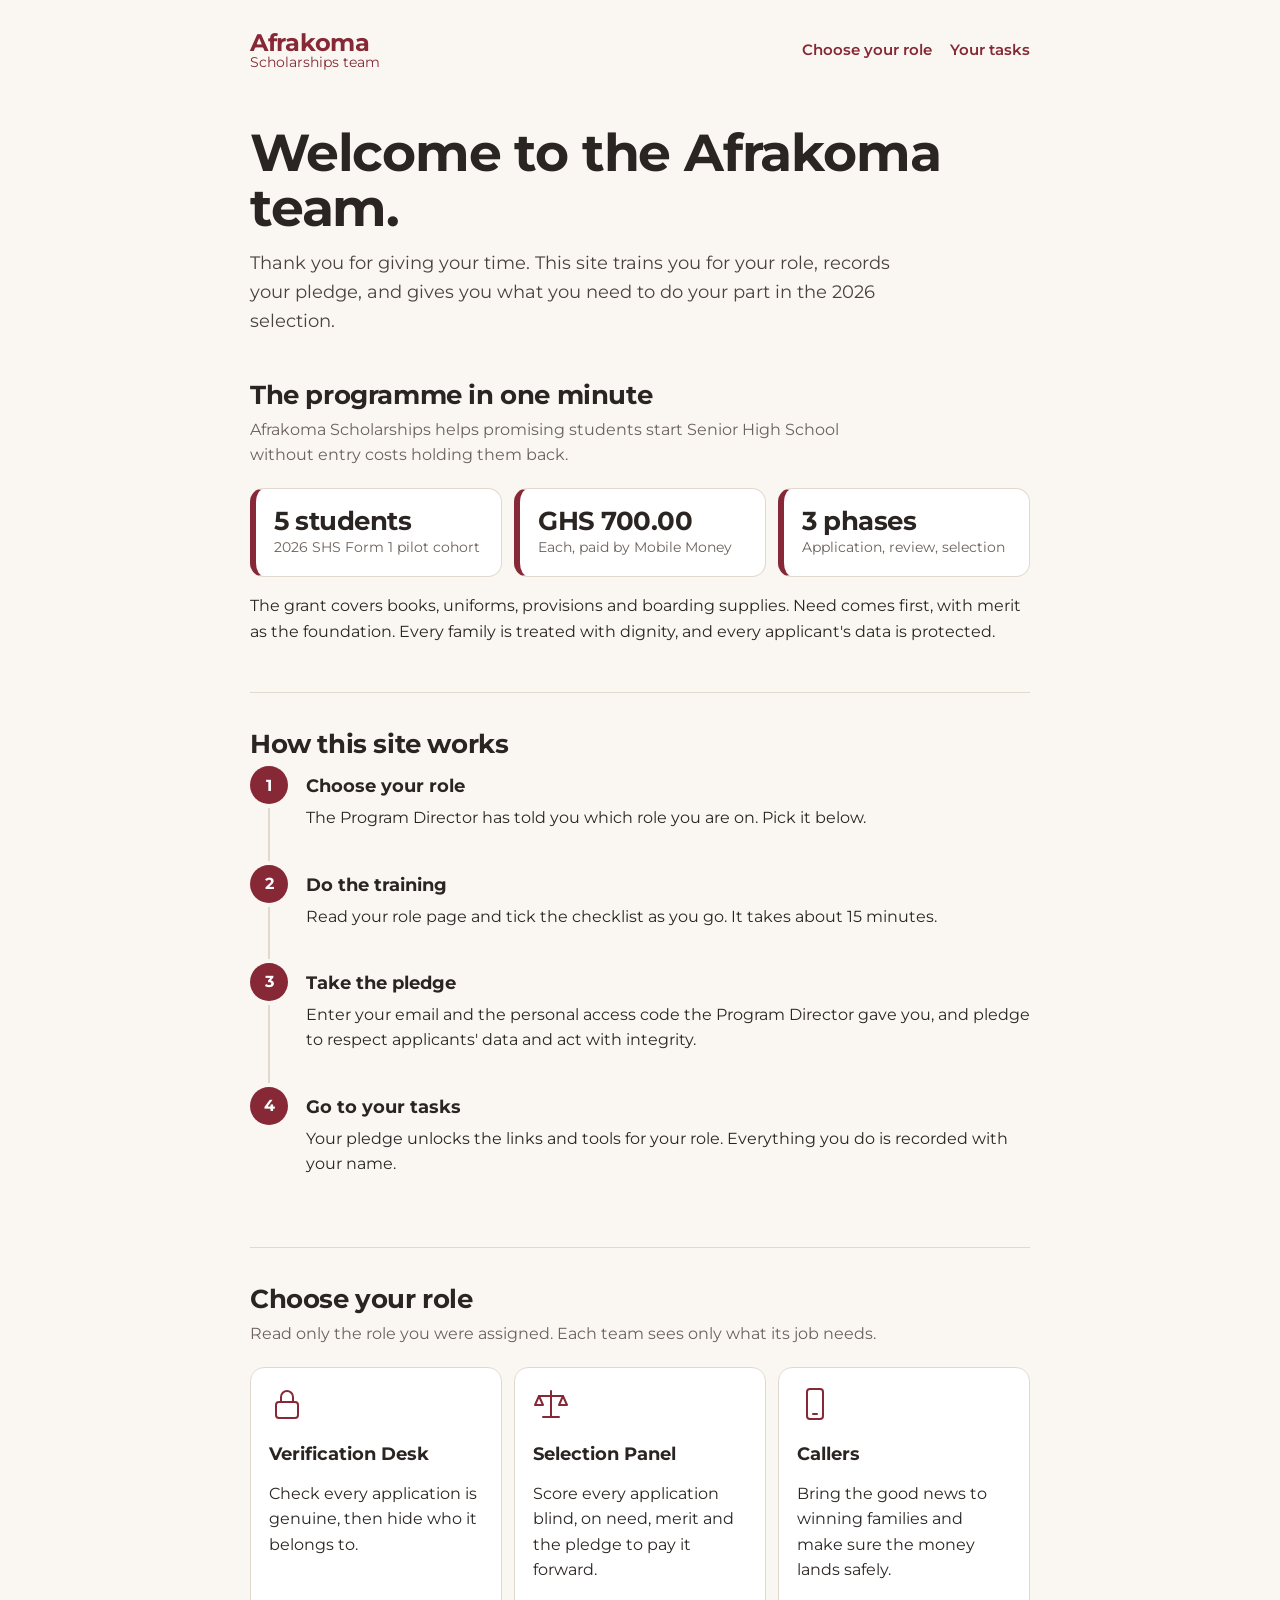
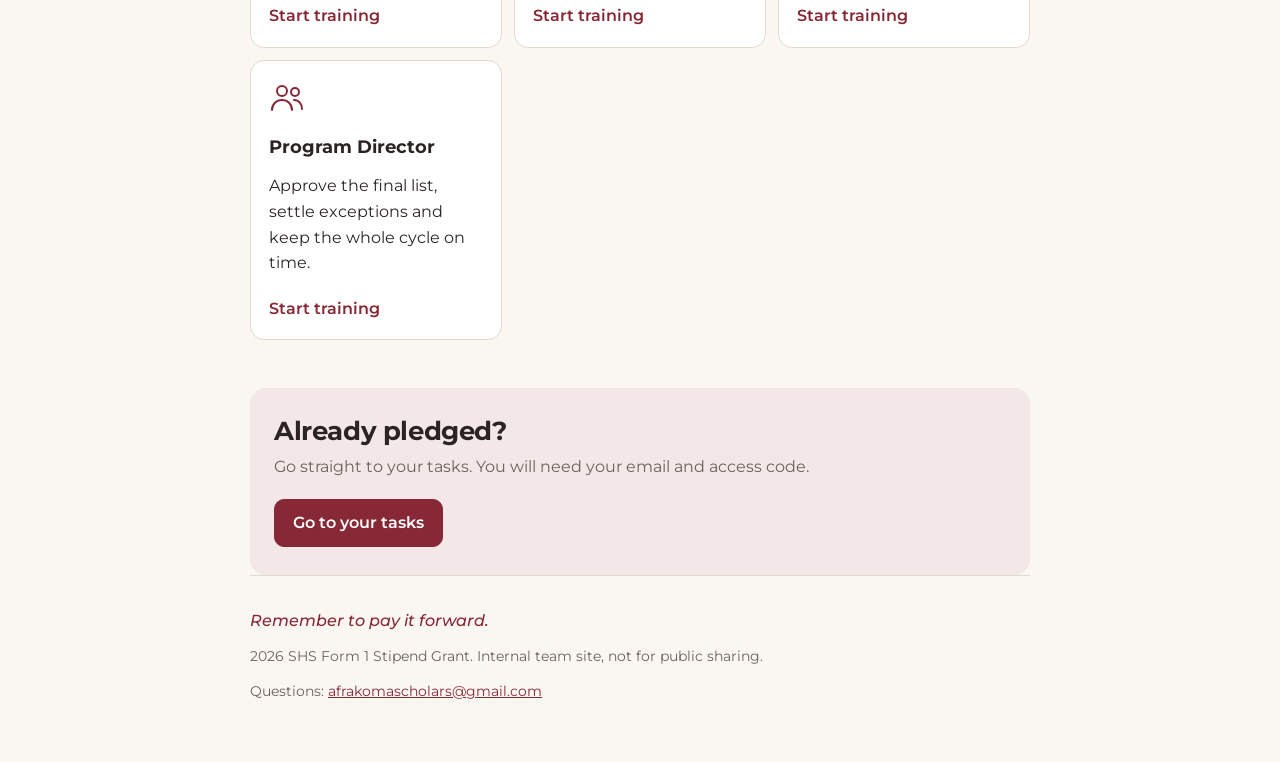
==== index.html @ 38ac9f1f "Phase 1: team site" ====
<!doctype html>
<!--
  Afrakoma team site: home page.
  Journey: overview -> choose role -> training -> pledge -> your tasks.
  Static page; no data is loaded here.
-->
<html lang="en">
<head>
<meta charset="utf-8">
<meta name="viewport" content="width=device-width,initial-scale=1">
<meta name="robots" content="noindex,nofollow">
<title>Afrakoma Team</title>
<link rel="preconnect" href="https://fonts.googleapis.com"><link rel="preconnect" href="https://fonts.gstatic.com" crossorigin>
<link href="https://fonts.googleapis.com/css2?family=Montserrat:ital,wght@0,400;0,500;0,600;0,700;1,500&display=swap" rel="stylesheet">
<link rel="stylesheet" href="assets/site.css">
</head>
<body data-page="home">
<div class="wrap">

<header class="top">
  <a class="mark" href="index.html"><b>Afrakoma</b><span>Scholarships team</span></a>
  <nav class="nav-top" aria-label="Site"><a href="#roles">Choose your role</a><a href="tasks.html">Your tasks</a></nav>
</header>

<!-- Hero: what this site is for -->
<div class="hero">
  <h1>Welcome to the Afrakoma team.</h1>
  <p class="lede">Thank you for giving your time. This site trains you for your role, records your pledge, and gives you what you need to do your part in the 2026 selection.</p>
</div>

<!-- Programme overview -->
<section class="first">
  <h2>The programme in one minute</h2>
  <p class="sub">Afrakoma Scholarships helps promising students start Senior High School without entry costs holding them back.</p>
  <div class="tiles">
    <div class="tile date"><div class="d">5 students</div><div class="w">2026 SHS Form 1 pilot cohort</div></div>
    <div class="tile date"><div class="d">GHS 700.00</div><div class="w">Each, paid by Mobile Money</div></div>
    <div class="tile date"><div class="d">3 phases</div><div class="w">Application, review, selection</div></div>
  </div>
  <p style="margin-top:16px">The grant covers books, uniforms, provisions and boarding supplies. Need comes first, with merit as the foundation. Every family is treated with dignity, and every applicant's data is protected.</p>
</section>

<!-- How this site works: the four-step journey -->
<section>
  <h2>How this site works</h2>
  <ol class="steps">
    <li><h3>Choose your role</h3><p>The Program Director has told you which role you are on. Pick it below.</p></li>
    <li><h3>Do the training</h3><p>Read your role page and tick the checklist as you go. It takes about 15 minutes.</p></li>
    <li><h3>Take the pledge</h3><p>Enter your email and the personal access code the Program Director gave you, and pledge to respect applicants' data and act with integrity.</p></li>
    <li><h3>Go to your tasks</h3><p>Your pledge unlocks the links and tools for your role. Everything you do is recorded with your name.</p></li>
  </ol>
</section>

<!-- Role picker -->
<section id="roles">
  <h2>Choose your role</h2>
  <p class="sub">Read only the role you were assigned. Each team sees only what its job needs.</p>
  <div class="tiles">
    <a class="tile role-card" href="training/verification-desk.html">
      <div class="ic"><svg viewBox="0 0 36 36" fill="none" stroke="currentColor" stroke-width="2" stroke-linecap="round" stroke-linejoin="round" aria-hidden="true"><rect x="7" y="16" width="22" height="16" rx="3"/><path d="M12 16v-5a6 6 0 0112 0v5"/></svg></div>
      <h3>Verification Desk</h3><p>Check every application is genuine, then hide who it belongs to.</p><span class="go">Start training</span></a>
    <a class="tile role-card" href="training/selection-panel.html">
      <div class="ic"><svg viewBox="0 0 36 36" fill="none" stroke="currentColor" stroke-width="2" stroke-linecap="round" stroke-linejoin="round" aria-hidden="true"><path d="M18 5v26M10 31h16M6 10h24"/><path d="M6 10l-4 9h8zM30 10l-4 9h8z"/></svg></div>
      <h3>Selection Panel</h3><p>Score every application blind, on need, merit and the pledge to pay it forward.</p><span class="go">Start training</span></a>
    <a class="tile role-card" href="training/callers.html">
      <div class="ic"><svg viewBox="0 0 36 36" fill="none" stroke="currentColor" stroke-width="2" stroke-linecap="round" stroke-linejoin="round" aria-hidden="true"><rect x="10" y="3" width="16" height="30" rx="3"/><path d="M16 28h4"/></svg></div>
      <h3>Callers</h3><p>Bring the good news to winning families and make sure the money lands safely.</p><span class="go">Start training</span></a>
    <a class="tile role-card" href="training/program-director.html">
      <div class="ic"><svg viewBox="0 0 36 36" fill="none" stroke="currentColor" stroke-width="2" stroke-linecap="round" stroke-linejoin="round" aria-hidden="true"><circle cx="13" cy="12" r="5"/><path d="M3 31c0-6 4.5-10 10-10s10 4 10 10"/><circle cx="26" cy="13" r="4"/><path d="M25 21c5 0 8 4 8 9"/></svg></div>
      <h3>Program Director</h3><p>Approve the final list, settle exceptions and keep the whole cycle on time.</p><span class="go">Start training</span></a>
  </div>
</section>

<section class="next">
  <h2>Already pledged?</h2>
  <p class="sub">Go straight to your tasks. You will need your email and access code.</p>
  <a class="btn" href="tasks.html">Go to your tasks</a>
</section>

<footer>
  <p class="pf">Remember to pay it forward.</p>
  <p>2026 SHS Form 1 Stipend Grant. Internal team site, not for public sharing.</p>
  <p>Questions: <a href="mailto:afrakomascholars@gmail.com">afrakomascholars@gmail.com</a></p>
</footer>
</div>
</body>
</html>
---- assets/site.css ----
/* Afrakoma team site: shared styles. Brand: burgundy #862835 on Paper #FAF7F2, Montserrat. */

:root{--paper:#FAF7F2;--ink:#2A2522;--burg:#862835;--deep:#5E1B25;--tint:#F3E7E8;--line:#E2D9CE;--muted:#6B625C;--ok:#5C7A5A;--alert:#B5502E;--white:#FFFFFF}
*{box-sizing:border-box}
html{-webkit-text-size-adjust:100%}
body{margin:0;background:var(--paper);color:var(--ink);font-family:'Montserrat',system-ui,-apple-system,'Segoe UI',sans-serif;font-size:16px;line-height:1.6}
a{color:var(--burg)}a:hover{color:var(--deep)}
:focus-visible{outline:3px solid var(--burg);outline-offset:2px;border-radius:4px}
.wrap{max-width:820px;margin:0 auto;padding:0 20px}
header.top{padding:28px 0 8px}
.mark{display:flex;flex-direction:column;line-height:1.05;color:var(--burg);text-decoration:none}
.mark b{font-size:24px;font-weight:700;letter-spacing:-.3px}.mark span{font-size:14px}
.hero{padding:28px 0 8px}
.hero .who{display:inline-flex;align-items:center;gap:10px;font-weight:600;color:var(--burg);background:var(--tint);border-radius:999px;padding:6px 14px 6px 8px;font-size:14px}
.hero .who svg{width:22px;height:22px}
h1{font-size:clamp(34px,6vw,52px);line-height:1.05;letter-spacing:-1.2px;margin:18px 0 14px;font-weight:700}
.lede{font-size:18px;max-width:640px;color:#4A423D;margin:0}
h2{font-size:26px;letter-spacing:-.4px;margin:0 0 6px;line-height:1.2}
h3{font-size:18px;margin:0 0 4px}
p{margin:0 0 12px}
section{padding:36px 0;border-top:1.5px solid var(--line)}
section.first{border-top:0}
.sub{color:var(--muted);margin:0 0 20px;max-width:640px}
/* cycle rail */
.rail{margin:28px 0 4px;display:grid;grid-template-columns:repeat(8,minmax(0,1fr));gap:4px}
.rail .st{position:relative;padding:10px 0 0}
.rail .bar{height:8px;border-radius:4px;background:var(--line)}
.rail .st.me .bar{background:var(--burg)}
.rail .nm{font-size:12px;line-height:1.25;margin-top:8px;color:var(--muted)}
.rail .st.me .nm{color:var(--ink);font-weight:600}
.rail .ow{font-size:11px;color:var(--muted)}
.railkey{font-size:13px;color:var(--muted);margin:10px 0 0}
@media (max-width:640px){.rail{grid-template-columns:repeat(4,minmax(0,1fr));row-gap:14px}}
/* tiles */
.tiles{display:grid;grid-template-columns:repeat(auto-fit,minmax(220px,1fr));gap:12px}
.tile{background:var(--white);border:1.5px solid var(--line);border-radius:14px;padding:18px}
.tile .ic{width:36px;height:36px;color:var(--burg);margin-bottom:10px}
.tile p:last-child{margin:0}
.tile.never{background:transparent;border-style:dashed}
.tile.never .ic{color:var(--alert)}
.tile.date{border-left:6px solid var(--burg)}
.tile.date .d{font-size:26px;font-weight:700;letter-spacing:-.5px;line-height:1.1}
.tile.date .w{color:var(--muted);font-size:14px}
a.tile{text-decoration:none;color:var(--ink);display:block}
a.tile:hover{border-color:var(--burg)}
/* steps */
ol.steps{list-style:none;margin:0;padding:0;counter-reset:s}
ol.steps>li{counter-increment:s;position:relative;padding:0 0 22px 56px}
ol.steps>li::before{content:counter(s);position:absolute;left:0;top:0;width:38px;height:38px;border-radius:50%;background:var(--burg);color:#fff;font-weight:700;display:grid;place-items:center}
ol.steps>li::after{content:"";position:absolute;left:18px;top:42px;bottom:4px;width:2px;background:var(--line)}
ol.steps>li:last-child::after{display:none}
ol.steps h3{padding-top:6px}
details.more{margin-top:6px}
details.more summary{cursor:pointer;color:var(--burg);font-weight:600;font-size:15px;list-style:none;display:inline-flex;align-items:center;gap:6px;min-height:44px}
details.more summary::-webkit-details-marker{display:none}
details.more summary::before{content:"+";font-weight:700;width:18px;text-align:center}
details.more[open] summary::before{content:"\2212"}
.box{background:var(--white);border:1.5px solid var(--line);border-radius:12px;padding:16px 18px;margin-top:8px}
.note{border-left:4px solid var(--alert);background:#FBF1EC;padding:12px 16px;border-radius:0 10px 10px 0;margin:12px 0}
.note.ok{border-color:var(--ok);background:#EEF2EC}
table{width:100%;border-collapse:collapse;font-size:15px;background:var(--white);border:1.5px solid var(--line);border-radius:12px;overflow:hidden}
th,td{text-align:left;padding:10px 12px;border-bottom:1px solid var(--line);vertical-align:top}
th{background:var(--tint);font-weight:600}
tr:last-child td{border-bottom:0}
.tw{overflow-x:auto}
ul.tight{margin:0;padding-left:20px}ul.tight li{margin:4px 0}
/* checklist */
.cl{background:var(--white);border:1.5px solid var(--line);border-radius:14px;padding:8px 18px 14px}
.cl h3{margin:16px 0 8px;font-size:16px}
.cl label{display:flex;gap:12px;align-items:flex-start;padding:8px 0;cursor:pointer;min-height:44px}
.cl input{appearance:none;-webkit-appearance:none;width:22px;height:22px;flex:0 0 22px;border:2px solid var(--muted);border-radius:6px;margin-top:2px;display:grid;place-items:center;background:#fff;cursor:pointer}
.cl input:checked{background:var(--burg);border-color:var(--burg)}
.cl input:checked::after{content:"";width:6px;height:11px;border:solid #fff;border-width:0 2.5px 2.5px 0;transform:rotate(45deg) translate(-1px,-1px)}
.cl input:checked+span{color:var(--muted);text-decoration:line-through}
.prog{display:flex;align-items:center;gap:14px;margin:4px 0 16px}
.prog .tr{flex:1;height:10px;background:var(--line);border-radius:5px;overflow:hidden}
.prog .fl{height:100%;width:0;background:var(--ok);transition:width .3s}
.prog .lb{font-weight:600;font-size:14px;min-width:120px;text-align:right}
button,.btn{font:inherit;font-weight:600;border-radius:10px;border:1.5px solid var(--burg);background:var(--burg);color:#fff;padding:10px 18px;cursor:pointer;min-height:44px}
button.ghost{background:transparent;color:var(--burg)}
button:disabled{opacity:.4;cursor:default}
.reset{margin-top:10px;font-size:14px;min-height:40px;padding:6px 14px}
footer{padding:32px 0 48px;border-top:1.5px solid var(--line);color:var(--muted);font-size:14px}
footer .pf{color:var(--burg);font-style:italic;font-weight:500;font-size:16px}
@media (prefers-reduced-motion:reduce){*{transition:none!important}}
@media print{
 body{background:#fff;font-size:12pt}
 .noprint,button,.reset{display:none!important}
 details.more{display:block}details.more>*{display:block}
 details.more summary{display:none}
 section{break-inside:auto;padding:22px 0}
 .tile,.box,.cl,table,ol.steps>li{break-inside:avoid}
 .stepper .sp{display:block!important;margin-bottom:12px}
 .prog{display:none}
 a{text-decoration:none;color:var(--ink)}
}

/* ---- Site frame ---- */
header.top{display:flex;justify-content:space-between;align-items:center;gap:16px;flex-wrap:wrap}
.nav-top{display:flex;gap:18px;font-weight:600;font-size:15px}
.nav-top a{text-decoration:none;padding:10px 0}
.nav-top a:hover{text-decoration:underline}
/* Journey: Choose role > Training > Pledge > Your tasks */
.journey{list-style:none;display:flex;gap:6px;padding:0;margin:18px 0 0;flex-wrap:wrap;font-size:13px}
.journey li{padding:6px 12px;border-radius:999px;background:#fff;border:1.5px solid var(--line);color:var(--muted)}
.journey li.done{color:var(--ok);border-color:var(--ok)}
.journey li.here{background:var(--burg);border-color:var(--burg);color:#fff;font-weight:600}
section.next{background:var(--tint);border:0;border-radius:16px;padding:28px 24px;margin:12px 0 0}
a.btn{display:inline-flex;align-items:center;text-decoration:none;color:#fff}
a.btn:hover{background:var(--deep);color:#fff}
/* ---- Forms (pledge, sign-in) ---- */
.form{background:#fff;border:1.5px solid var(--line);border-radius:16px;padding:22px;display:grid;gap:16px;max-width:560px}
.field{display:grid;gap:6px}
.field label{font-weight:600;font-size:15px}
.field input{font:inherit;padding:11px 12px;border:1.5px solid var(--line);border-radius:10px;background:#fff;min-height:44px}
.field input:focus{border-color:var(--burg)}
.hint{font-size:14px;color:var(--muted)}
.msg{padding:12px 14px;border-radius:10px;font-size:15px}
.msg.err{background:#FBF1EC;color:#7A3420;border-left:4px solid var(--alert)}
.msg.good{background:#EEF2EC;color:#3E5A3C;border-left:4px solid var(--ok)}
.pledge-list{list-style:none;padding:0;margin:0;display:grid;gap:10px}
.pledge-list label{display:flex;gap:12px;align-items:flex-start;cursor:pointer;background:#fff;border:1.5px solid var(--line);border-radius:12px;padding:14px;min-height:44px}
.pledge-list input{width:22px;height:22px;flex:0 0 22px;margin-top:1px;accent-color:var(--burg)}
/* ---- Role picker and tasks ---- */
a.role-card{text-decoration:none;color:var(--ink);display:flex;flex-direction:column;gap:8px}
a.role-card:hover{border-color:var(--burg)}
a.role-card .go{margin-top:auto;color:var(--burg);font-weight:600}
.links{list-style:none;padding:0;margin:0;display:grid;gap:10px}
.links a{display:block;background:#fff;border:1.5px solid var(--line);border-radius:12px;padding:14px 16px;text-decoration:none;font-weight:600}
.links a:hover{border-color:var(--burg)}
.links .n{display:block;font-weight:400;color:var(--muted);font-size:14px;margin-top:2px}
.signedin{display:flex;justify-content:space-between;align-items:center;gap:12px;flex-wrap:wrap;background:#fff;border:1.5px solid var(--line);border-radius:12px;padding:12px 16px;font-size:15px}
.soon{border:1.5px dashed var(--burg);border-radius:14px;padding:18px;background:#fff}
[hidden]{display:none!important}
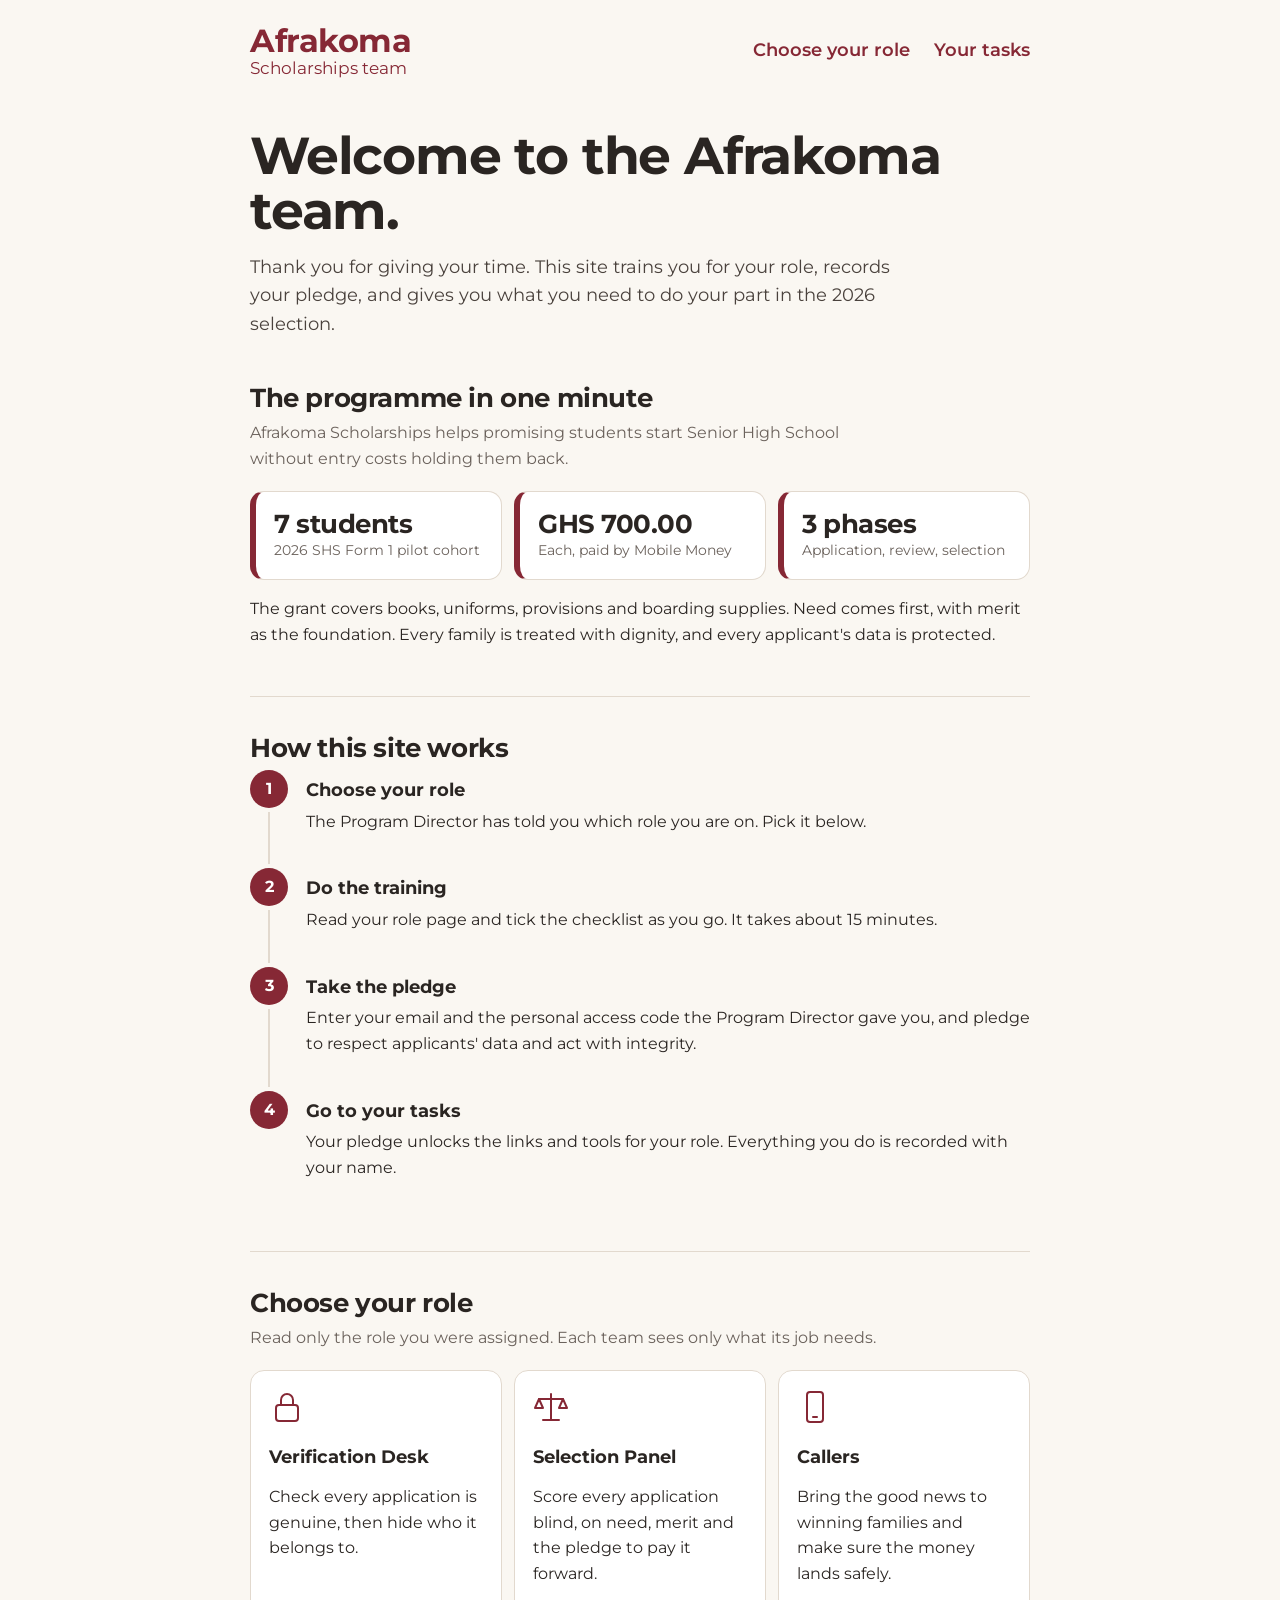
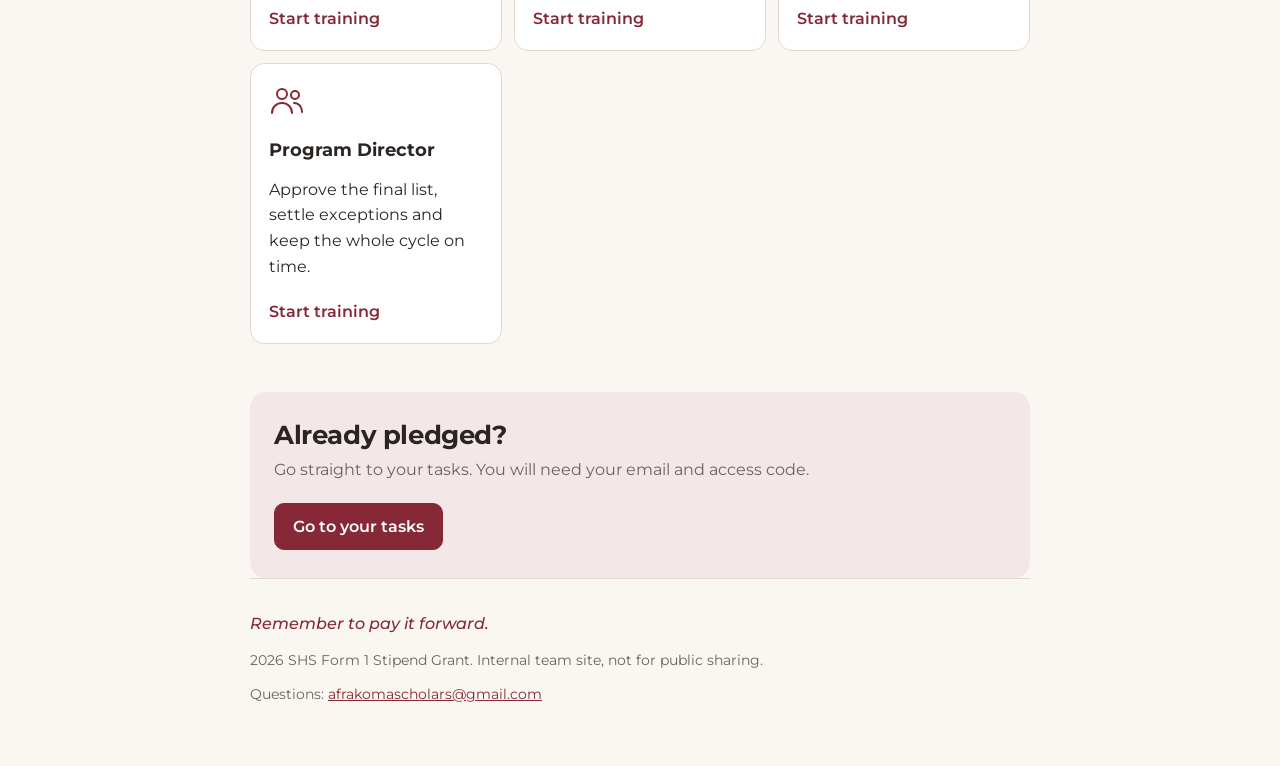
==== commit 87fa2897: "Phase 2: panel, caller and director tools" ====
--- a/index.html
+++ b/index.html
@@ -33,7 +33,7 @@
   <h2>The programme in one minute</h2>
   <p class="sub">Afrakoma Scholarships helps promising students start Senior High School without entry costs holding them back.</p>
   <div class="tiles">
-    <div class="tile date"><div class="d">5 students</div><div class="w">2026 SHS Form 1 pilot cohort</div></div>
+    <div class="tile date"><div class="d">7 students</div><div class="w">2026 SHS Form 1 pilot cohort</div></div>
     <div class="tile date"><div class="d">GHS 700.00</div><div class="w">Each, paid by Mobile Money</div></div>
     <div class="tile date"><div class="d">3 phases</div><div class="w">Application, review, selection</div></div>
   </div>
--- a/assets/site.css
+++ b/assets/site.css
@@ -132,3 +132,45 @@
 .signedin{display:flex;justify-content:space-between;align-items:center;gap:12px;flex-wrap:wrap;background:#fff;border:1.5px solid var(--line);border-radius:12px;padding:12px 16px;font-size:15px}
 .soon{border:1.5px dashed var(--burg);border-radius:14px;padding:18px;background:#fff}
 [hidden]{display:none!important}
+
+/* ---- Header scale: logo and navigation sit a clear step above body text (16px) ---- */
+header.top{padding:24px 0 6px}
+.mark b{font-size:32px;letter-spacing:-.5px}
+.mark span{font-size:17px;margin-top:2px}
+.nav-top{font-size:18px;gap:24px}
+.journey{font-size:15px;gap:8px}
+.journey li{padding:8px 16px}
+@media (max-width:640px){.mark b{font-size:28px}.mark span{font-size:16px}.nav-top{font-size:17px;gap:18px}.journey{font-size:14px}.journey li{padding:7px 13px}}
+
+/* ---- Role tools on Your tasks (assets/tools.js) ---- */
+.chip{display:inline-block;font-size:13px;font-weight:600;border-radius:999px;padding:3px 10px;margin:4px 6px 4px 0}
+.chip.ok{background:#EEF2EC;color:#3E5A3C}
+.chip.warn{background:#FBF1EC;color:#7A3420}
+.chip.plain{background:var(--tint);color:var(--deep)}
+button.tile.pick{font:inherit;text-align:left;cursor:pointer;color:var(--ink);display:flex;flex-direction:column;align-items:flex-start;gap:6px}
+button.tile.pick:hover{border-color:var(--burg)}
+.tile .go{margin-top:auto;color:var(--burg);font-weight:600}
+.tile .big{font-size:22px;font-weight:700;letter-spacing:.5px;margin:0 0 4px}
+.tile a.btn{margin-top:6px}
+button.back{margin:0 0 16px}
+blockquote.answer{margin:8px 0 20px;padding:16px 18px;background:#fff;border:1.5px solid var(--line);border-left:5px solid var(--burg);border-radius:0 12px 12px 0;white-space:pre-wrap;font-size:17px}
+.scorer{display:grid;gap:4px;margin-top:8px}
+fieldset.crit{border:1.5px solid var(--line);border-radius:14px;background:#fff;padding:14px 16px 12px;margin:0 0 12px}
+fieldset.crit legend{padding:0 6px;font-size:17px}
+.wt{font-weight:500;color:var(--burg);font-size:14px;margin-left:8px}
+.opt{display:flex;gap:12px;align-items:flex-start;padding:7px 8px;border-radius:10px;cursor:pointer;min-height:44px}
+.opt:hover{background:var(--tint)}
+.opt input{position:absolute;opacity:0;width:1px;height:1px}
+.opt .sc{flex:0 0 34px;height:34px;border-radius:50%;border:2px solid var(--line);display:grid;place-items:center;font-weight:700}
+.opt input:checked+.sc{background:var(--burg);border-color:var(--burg);color:#fff}
+.opt input:focus-visible+.sc{outline:3px solid var(--burg);outline-offset:2px}
+.opt .tx{padding-top:5px}
+.totalbox{display:flex;align-items:baseline;gap:14px;flex-wrap:wrap;background:var(--deep);color:#fff;border-radius:14px;padding:16px 22px;margin:4px 0 12px}
+.totalbox .n{font-size:40px;font-weight:700;letter-spacing:-1px;line-height:1}
+.form.wide{max-width:none}
+.form select,.form textarea{font:inherit;padding:11px 12px;border:1.5px solid var(--line);border-radius:10px;background:#fff;min-height:44px;width:100%}
+.form textarea{resize:vertical}
+pre.calllog{font-family:inherit;white-space:pre-wrap;background:#fff;border:1.5px solid var(--line);border-radius:12px;padding:12px 14px;margin:6px 0 10px;font-size:15px}
+.quick{display:flex;flex-wrap:wrap;gap:8px;margin:0 0 18px}
+.between{display:flex;justify-content:space-between;align-items:center;gap:12px;flex-wrap:wrap;margin-bottom:12px}
+td select{font:inherit;padding:6px 8px;border:1.5px solid var(--line);border-radius:8px;background:#fff;min-height:40px}
